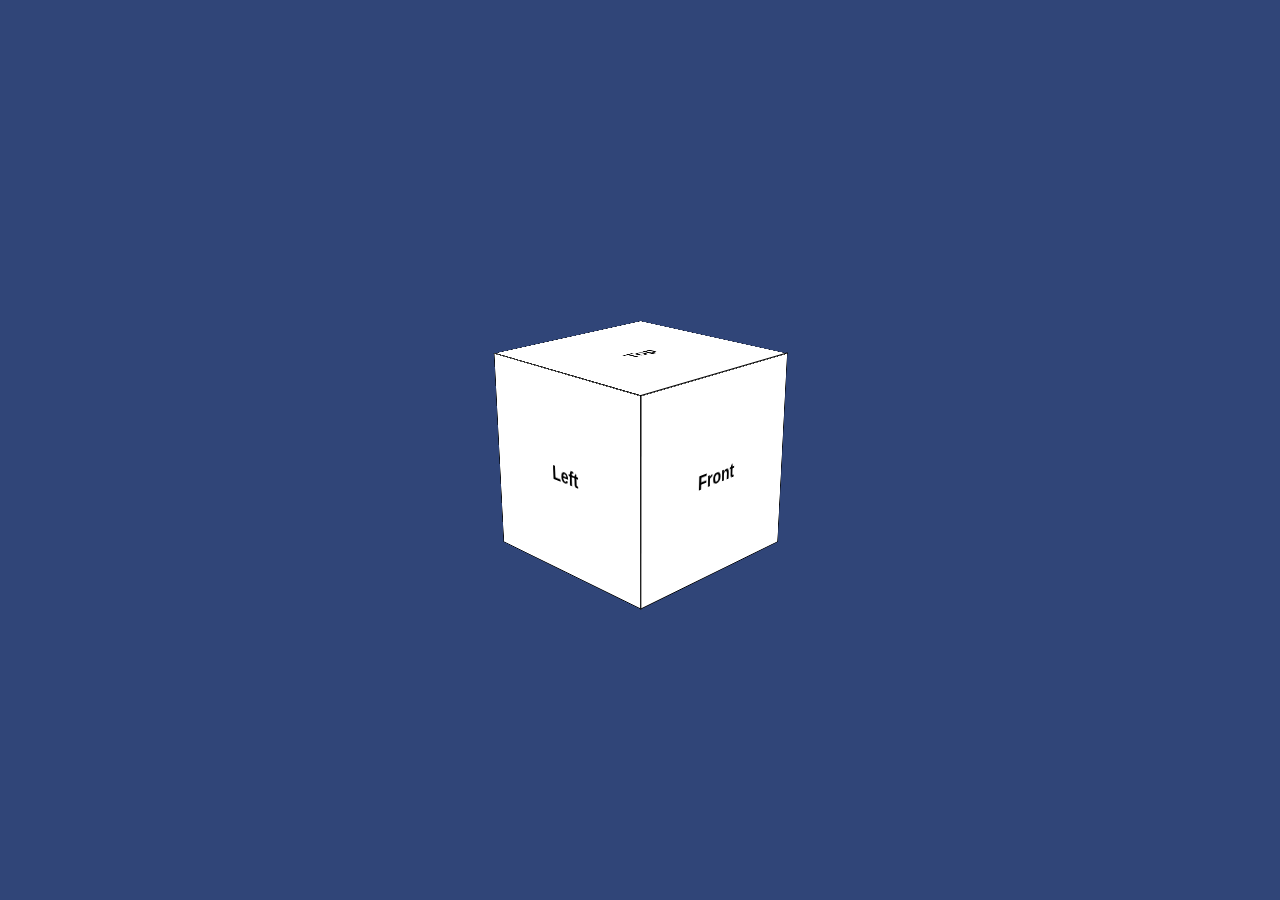
==== game1/game1.html @ 7c364c17 "Cube game begun" ====
<!DOCTYPE html>
<html lang="en">
<head>
    <meta charset="UTF-8">
    <meta name="viewport" content="width=device-width, initial-scale=1.0">
    <title>Composite 3D Cube</title>
    <link rel="stylesheet" href="stylesheets/styles.css">
</head>
<body>
    <div class="container" id="container">
        <div class="scene">
            <div class="cube" id="cube">
                <div class="face front">Front</div>
                <div class="face back">Back</div>
                <div class="face right">Right</div>
                <div class="face left">Left</div>
                <div class="face top">Top</div>
                <div class="face bottom">Bottom</div>
            </div>
        </div>
    </div>
    <script src="javascripts/script.js"></script>
</body>
</html>
---- game1/stylesheets/styles.css ----
body {
    display: flex;
    justify-content: center;
    align-items: center;
    height: 100vh;
    margin: 0;
    background-color: #304578;
    color: rgb(0, 0, 0);
    font-family: Arial, sans-serif;
    perspective: 1000px;
}

.container {
    position: absolute;
    top: 50%;
    left: 50%;
    width: 200px;
    height: 200px;
    cursor: grab;
    transform: translate(-50%, -50%);
}

.scene {
    width: 200px;
    height: 200px;
    position: relative;
    perspective: 1000px;
    cursor: grab;
}

.cube {
    width: 100%;
    height: 100%;
    position: absolute;
    transform-style: preserve-3d;
    transform: rotateX(-20deg) rotateY(45deg);
    transition: transform 0.1s ease-out;
}

.face {
    position: absolute;
    width: 200px;
    height: 200px;
    background: rgb(255, 255, 255);
    border: 1px solid #000000;
    display: flex;
    justify-content: center;
    align-items: center;
    font-size: 20px;
    font-weight: bold;
    backface-visibility: hidden;
    user-select: none;
}

.face.front {
    transform: translateZ(100px);
}
.face.back {
    transform: rotateY(180deg) translateZ(100px);
}
.face.right {
    transform: rotateY(90deg) translateZ(100px);
}
.face.left {
    transform: rotateY(-90deg) translateZ(100px);
}
.face.top {
    transform: rotateX(90deg) translateZ(100px);
}
.face.bottom {
    transform: rotateX(-90deg) translateZ(100px);
}
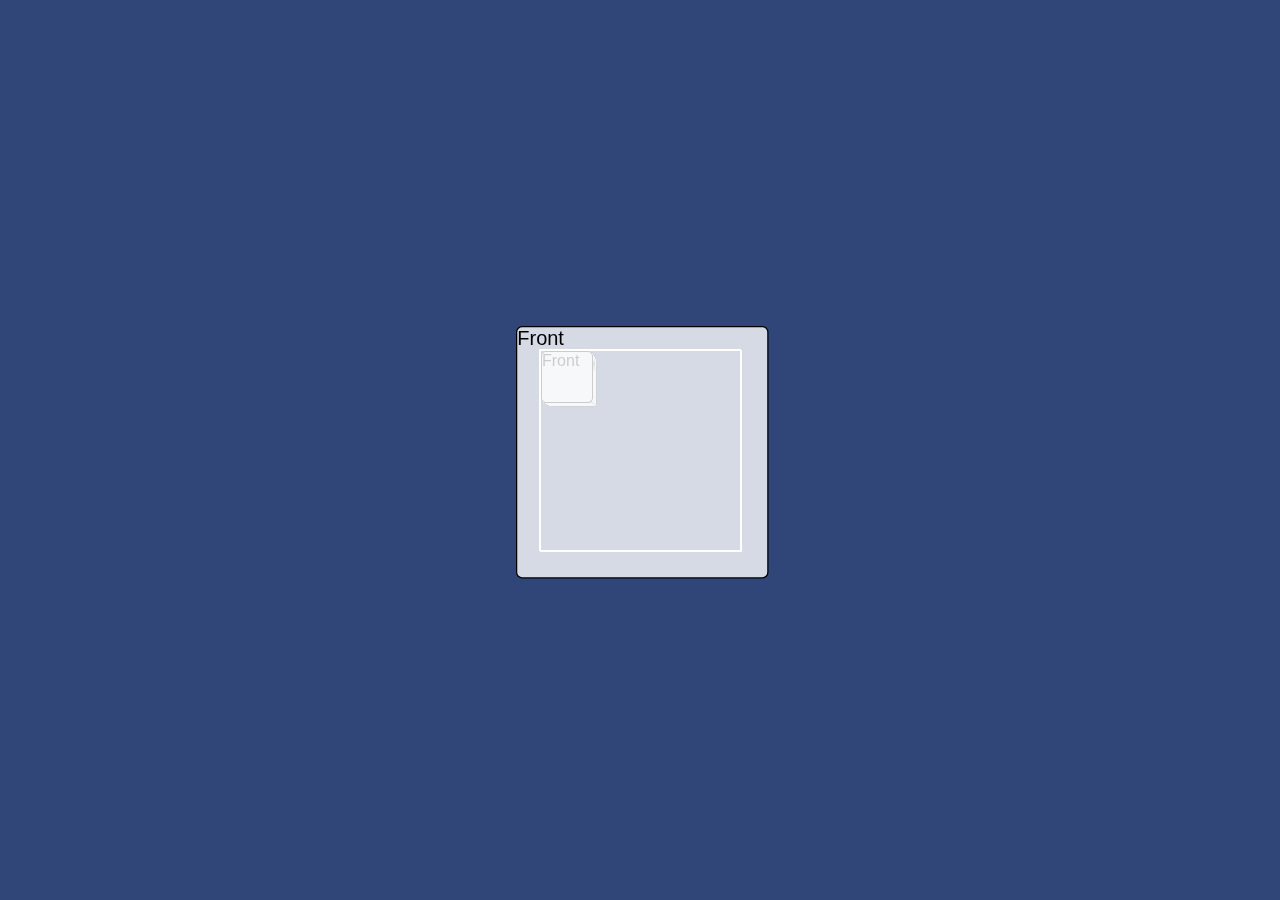
==== commit 1a142162: "Its beautiful" ====
--- a/game1/game1.html
+++ b/game1/game1.html
@@ -10,13 +10,25 @@
     <div class="container" id="container">
         <div class="scene">
             <div class="cube" id="cube">
+                
                 <div class="face front">Front</div>
                 <div class="face back">Back</div>
                 <div class="face right">Right</div>
                 <div class="face left">Left</div>
                 <div class="face top">Top</div>
                 <div class="face bottom">Bottom</div>
+
+                <div class="small-cube">
+                    <div class="face front">Front</div>
+                    <div class="face back">Back</div>
+                    <div class="face right">Right</div>
+                    <div class="face left">Left</div>
+                    <div class="face top">Top</div>
+                    <div class="face bottom">Bottom</div>
+                </div>
+
             </div>
+
         </div>
     </div>
     <script src="javascripts/script.js"></script>
--- a/game1/stylesheets/styles.css
+++ b/game1/stylesheets/styles.css
@@ -7,25 +7,28 @@
     background-color: #304578;
     color: rgb(0, 0, 0);
     font-family: Arial, sans-serif;
-    perspective: 1000px;
 }
+
 
 .container {
     position: absolute;
-    top: 50%;
-    left: 50%;
     width: 200px;
     height: 200px;
     cursor: grab;
     transform: translate(-50%, -50%);
+    top: 50%;
+    left: 50%;
+    border: 1px solid #ffffff;
 }
 
 .scene {
-    width: 200px;
-    height: 200px;
+    border: 1px solid #ffffff;
+    width: 100%;
+    height: 100%;
     position: relative;
-    perspective: 1000px;
-    cursor: grab;
+    transform-style: preserve-3d;
+    transform: rotateX(0deg) rotateY(0deg); /* Initial rotation */
+    perspective: 500px;
 }
 
 .cube {
@@ -33,25 +36,19 @@
     height: 100%;
     position: absolute;
     transform-style: preserve-3d;
-    transform: rotateX(-20deg) rotateY(45deg);
     transition: transform 0.1s ease-out;
 }
 
 .face {
     position: absolute;
-    width: 200px;
-    height: 200px;
-    background: rgb(255, 255, 255);
-    border: 1px solid #000000;
-    display: flex;
-    justify-content: center;
-    align-items: center;
-    font-size: 20px;
-    font-weight: bold;
+    width: 100%;
+    height: 100%;
+    background: rgba(255, 255, 255, 0.8); /* Visible face color */
+    border: 1px solid #000;
     backface-visibility: hidden;
-    user-select: none;
+    user-select: none; /* Hide the back faces when rotated */
+    border-radius: 5px;
 }
-
 .face.front {
     transform: translateZ(100px);
 }
@@ -70,3 +67,32 @@
 .face.bottom {
     transform: rotateX(-90deg) translateZ(100px);
 }
+
+.small-cube {
+    width: 50px;
+    height: 50px;
+    transform: translateZ(-25px);
+    position: absolute;
+    top: 0%;
+    left: 0%;
+    transform-style: preserve-3d;
+}
+
+.small-cube .face.front {
+    transform: translateZ(25px);
+}
+.small-cube .face.back {
+    transform: rotateY(180deg) translateZ(25px);
+}
+.small-cube .face.right {
+    transform: rotateY(90deg) translateZ(25px);
+}
+.small-cube .face.left {
+    transform: rotateY(-90deg) translateZ(25px);
+}
+.small-cube .face.top {
+    transform: rotateX(90deg) translateZ(25px);
+}
+.small-cube .face.bottom {
+    transform: rotateX(-90deg) translateZ(25px);
+}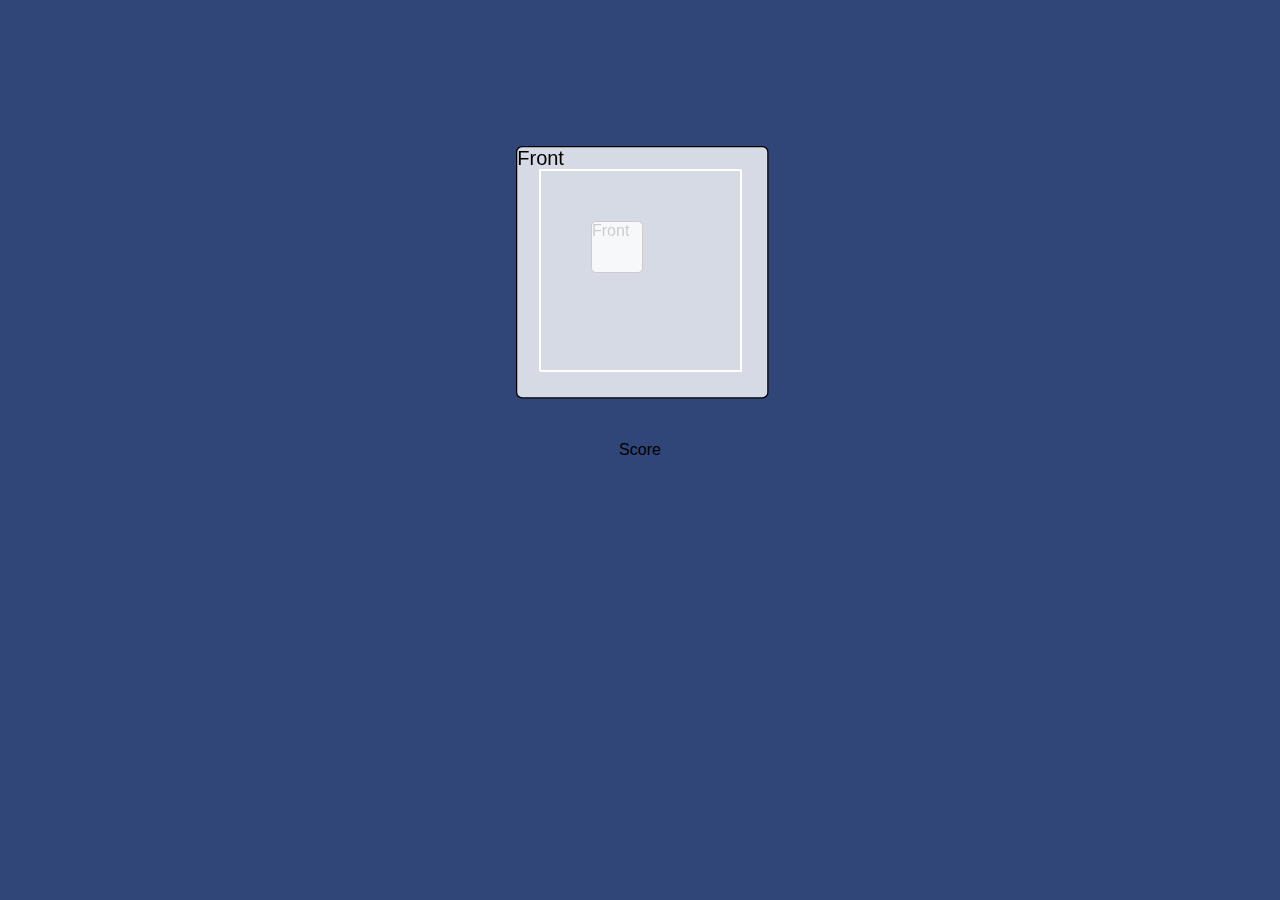
==== commit f5c63699: "Score added" ====
--- a/game1/game1.html
+++ b/game1/game1.html
@@ -28,9 +28,13 @@
                 </div>
 
             </div>
-
         </div>
     </div>
+
+    <div>
+        Score
+    </div>
+
     <script src="javascripts/script.js"></script>
 </body>
 </html>
--- a/game1/stylesheets/styles.css
+++ b/game1/stylesheets/styles.css
@@ -16,7 +16,7 @@
     height: 200px;
     cursor: grab;
     transform: translate(-50%, -50%);
-    top: 50%;
+    top: 30%;
     left: 50%;
     border: 1px solid #ffffff;
 }
@@ -73,8 +73,8 @@
     height: 50px;
     transform: translateZ(-25px);
     position: absolute;
-    top: 0%;
-    left: 0%;
+    top: 25%;
+    left: 25%;
     transform-style: preserve-3d;
 }
 
